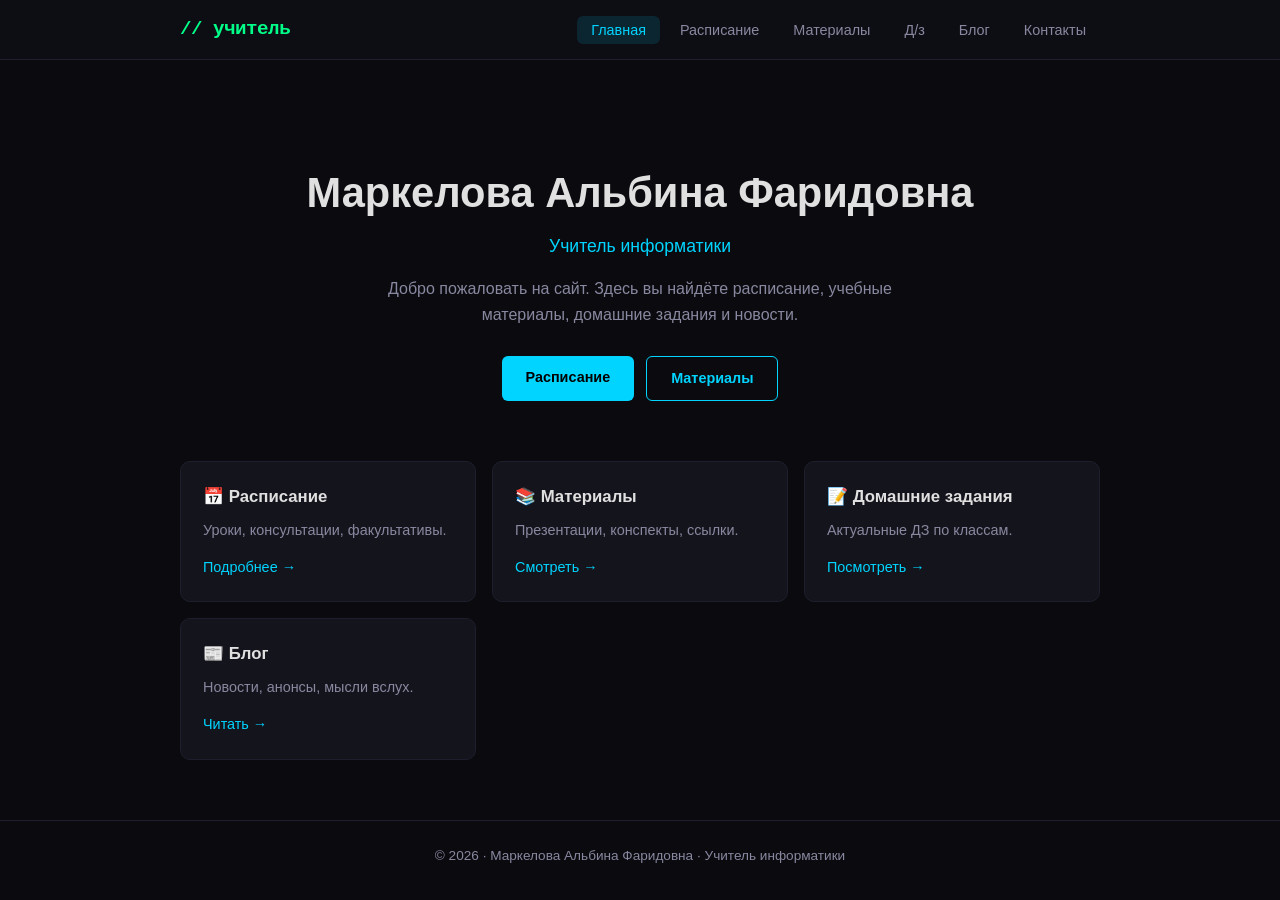
==== index.html @ a4f2118f "Первый коммит — статический фронтенд учителя информатики" ====
<!DOCTYPE html>
<html lang="ru">
<head>
  <meta charset="UTF-8">
  <meta name="viewport" content="width=device-width, initial-scale=1.0">
  <title>Учитель информатики</title>
  <link rel="stylesheet" href="/style.css">
</head>
<body>
  <nav class="navbar">
    <div class="nav-inner">
      <span class="nav-logo">// учитель</span>
      <ul class="nav-links">
        <li><a href="/" class="active">Главная</a></li>
        <li><a href="/schedule">Расписание</a></li>
        <li><a href="/materials">Материалы</a></li>
        <li><a href="/hw">Д/з</a></li>
        <li><a href="/blog">Блог</a></li>
        <li><a href="/contacts">Контакты</a></li>
      </ul>
    </div>
  </nav>

  <main>
    <section class="hero">
      <h1>Маркелова Альбина Фаридовна</h1>
      <p class="subtitle">Учитель информатики</p>
      <p class="desc">Добро пожаловать на сайт. Здесь вы найдёте расписание, учебные материалы, домашние задания и новости.</p>
      <div class="hero-links">
        <a href="/schedule" class="btn">Расписание</a>
        <a href="/materials" class="btn btn-outline">Материалы</a>
      </div>
    </section>

    <section class="cards">
      <div class="card">
        <h3>📅 Расписание</h3>
        <p>Уроки, консультации, факультативы.</p>
        <a href="/schedule">Подробнее →</a>
      </div>
      <div class="card">
        <h3>📚 Материалы</h3>
        <p>Презентации, конспекты, ссылки.</p>
        <a href="/materials">Смотреть →</a>
      </div>
      <div class="card">
        <h3>📝 Домашние задания</h3>
        <p>Актуальные ДЗ по классам.</p>
        <a href="/hw">Посмотреть →</a>
      </div>
      <div class="card">
        <h3>📰 Блог</h3>
        <p>Новости, анонсы, мысли вслух.</p>
        <a href="/blog">Читать →</a>
      </div>
    </section>
  </main>

  <footer>
    <p>© 2026 · Маркелова Альбина Фаридовна · Учитель информатики</p>
  </footer>
</body>
</html>
---- style.css ----
/* === Шнырь-стайл: тёмный минимализм, информатика === */

:root {
  --bg: #0a0a0f;
  --bg-card: #14141c;
  --bg-nav: #0d0d14;
  --text: #e0e0e0;
  --text-muted: #8888a0;
  --accent: #00d4ff;
  --accent2: #7c3aed;
  --green: #00ff88;
  --border: #1e1e2e;
  --radius: 10px;
}

* {
  margin: 0;
  padding: 0;
  box-sizing: border-box;
}

body {
  font-family: -apple-system, BlinkMacSystemFont, 'Segoe UI', Roboto, 'Noto Sans', sans-serif;
  background: var(--bg);
  color: var(--text);
  line-height: 1.6;
  min-height: 100vh;
}

a {
  color: var(--accent);
  text-decoration: none;
  transition: color .2s;
}
a:hover {
  color: var(--green);
}

/* === Навигация === */
.navbar {
  background: var(--bg-nav);
  border-bottom: 1px solid var(--border);
  position: sticky;
  top: 0;
  z-index: 100;
}
.nav-inner {
  max-width: 960px;
  margin: 0 auto;
  display: flex;
  align-items: center;
  justify-content: space-between;
  padding: 14px 20px;
}
.nav-logo {
  font-family: 'Courier New', monospace;
  font-weight: bold;
  font-size: 1.2rem;
  color: var(--green);
  letter-spacing: -0.5px;
}
.nav-links {
  display: flex;
  gap: 6px;
  list-style: none;
}
.nav-links a {
  padding: 6px 14px;
  border-radius: 6px;
  font-size: 0.9rem;
  color: var(--text-muted);
  transition: background .2s, color .2s;
}
.nav-links a:hover {
  background: rgba(255,255,255,.05);
  color: var(--text);
}
.nav-links a.active {
  background: rgba(0,212,255,.12);
  color: var(--accent);
}

/* === Main === */
main {
  max-width: 960px;
  margin: 0 auto;
  padding: 40px 20px 60px;
}

h1 {
  font-size: 2rem;
  font-weight: 700;
  margin-bottom: 8px;
}
h2 {
  font-size: 1.4rem;
  margin-bottom: 6px;
}
h3 {
  font-size: 1.05rem;
  margin-bottom: 4px;
}

.page-desc {
  color: var(--text-muted);
  margin-bottom: 32px;
}

/* === Герой === */
.hero {
  text-align: center;
  padding: 60px 0 40px;
}
.hero h1 {
  font-size: 2.6rem;
  margin-bottom: 6px;
}
.subtitle {
  color: var(--accent);
  font-size: 1.1rem;
  margin-bottom: 16px;
}
.desc {
  color: var(--text-muted);
  max-width: 520px;
  margin: 0 auto 28px;
}
.hero-links {
  display: flex;
  gap: 12px;
  justify-content: center;
}
.btn {
  display: inline-block;
  padding: 10px 24px;
  border-radius: 6px;
  background: var(--accent);
  color: #000;
  font-weight: 600;
  font-size: .9rem;
  transition: background .2s, transform .1s;
}
.btn:hover {
  background: var(--green);
  color: #000;
  transform: translateY(-1px);
}
.btn-outline {
  background: transparent;
  border: 1px solid var(--accent);
  color: var(--accent);
}
.btn-outline:hover {
  background: var(--accent);
  color: #000;
}

/* === Карточки на главной === */
.cards {
  display: grid;
  grid-template-columns: repeat(auto-fill, minmax(220px, 1fr));
  gap: 16px;
  margin-top: 20px;
}
.card {
  background: var(--bg-card);
  border: 1px solid var(--border);
  border-radius: var(--radius);
  padding: 22px;
  transition: border-color .2s, transform .2s;
}
.card:hover {
  border-color: var(--accent);
  transform: translateY(-3px);
}
.card h3 {
  margin-bottom: 8px;
}
.card p {
  color: var(--text-muted);
  font-size: .9rem;
  margin-bottom: 12px;
}
.card a {
  font-size: .9rem;
}

/* === Расписание === */
.schedule-grid {
  display: grid;
  grid-template-columns: repeat(auto-fill, minmax(260px, 1fr));
  gap: 14px;
}
.day-card {
  background: var(--bg-card);
  border: 1px solid var(--border);
  border-radius: var(--radius);
  padding: 18px;
}
.day-card h3 {
  color: var(--accent);
  margin-bottom: 12px;
  font-size: 1rem;
}
.day-card ul {
  list-style: none;
}
.day-card li {
  padding: 5px 0;
  font-size: .9rem;
  border-bottom: 1px solid rgba(255,255,255,.04);
}
.day-card li:last-child {
  border-bottom: none;
}
.time {
  color: var(--text-muted);
  margin-right: 10px;
  font-family: 'Courier New', monospace;
  font-size: .85rem;
}

/* === Материалы === */
.materials-list {
  display: flex;
  flex-direction: column;
  gap: 10px;
}
.material-item {
  background: var(--bg-card);
  border: 1px solid var(--border);
  border-radius: var(--radius);
  padding: 18px 22px;
  display: flex;
  align-items: center;
  justify-content: space-between;
  flex-wrap: wrap;
  gap: 8px;
}
.material-item h3 {
  margin: 0;
  min-width: 200px;
}
.material-item p {
  color: var(--text-muted);
  font-size: .85rem;
}

/* === Домашние задания === */
.hw-list {
  display: flex;
  flex-direction: column;
  gap: 10px;
}
.hw-item {
  background: var(--bg-card);
  border: 1px solid var(--border);
  border-radius: var(--radius);
  padding: 18px 22px;
}
.hw-item h3 {
  margin-bottom: 2px;
}
.hw-date {
  color: var(--accent2);
  font-size: .85rem;
  margin-bottom: 6px;
  font-family: 'Courier New', monospace;
}
.hw-item p:last-child {
  color: var(--text-muted);
  font-size: .9rem;
}

/* === Блог === */
.post {
  background: var(--bg-card);
  border: 1px solid var(--border);
  border-radius: var(--radius);
  padding: 22px;
  margin-bottom: 12px;
}
.post-meta {
  color: var(--text-muted);
  font-size: .85rem;
  margin-bottom: 8px;
}
.post p {
  color: var(--text-muted);
  font-size: .9rem;
  margin-bottom: 10px;
}

/* === Контакты === */
.contacts-grid {
  display: grid;
  grid-template-columns: repeat(auto-fill, minmax(220px, 1fr));
  gap: 14px;
  margin-top: 12px;
}
.contact-card {
  background: var(--bg-card);
  border: 1px solid var(--border);
  border-radius: var(--radius);
  padding: 22px;
}
.contact-card h3 {
  margin-bottom: 8px;
  color: var(--accent);
}
.contact-card p {
  color: var(--text-muted);
  font-size: .9rem;
}

/* === Футер === */
footer {
  text-align: center;
  padding: 24px 20px;
  border-top: 1px solid var(--border);
  color: var(--text-muted);
  font-size: .85rem;
}
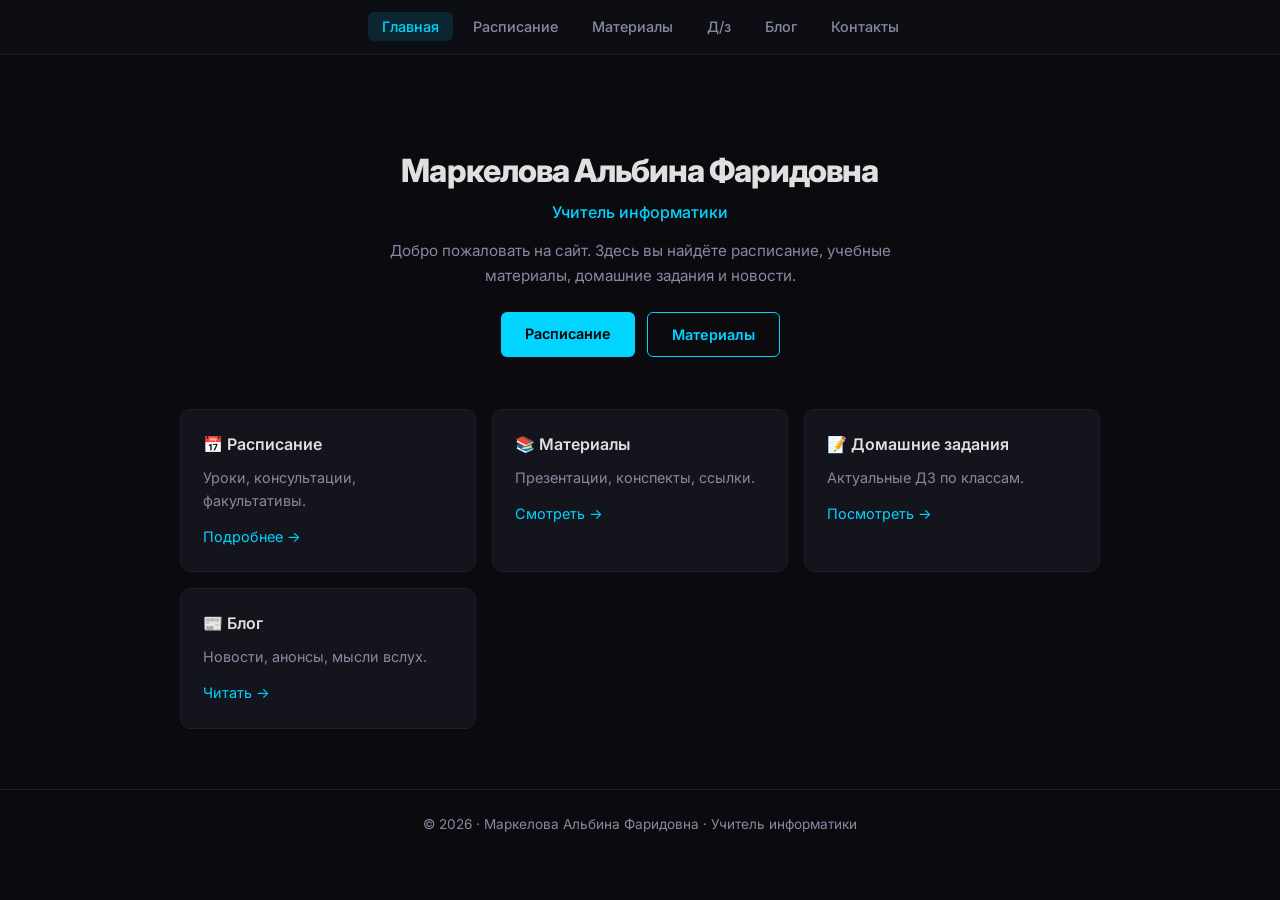
==== commit b67ef9d9: "Редизайн: убран логотип, изменён шрифт, добавлена мобильная версия" ====
--- a/index.html
+++ b/index.html
@@ -3,13 +3,13 @@
 <head>
   <meta charset="UTF-8">
   <meta name="viewport" content="width=device-width, initial-scale=1.0">
-  <title>Учитель информатики</title>
+  <title>Маркелова Альбина Фаридовна · Учитель информатики</title>
   <link rel="stylesheet" href="/style.css">
 </head>
 <body>
   <nav class="navbar">
     <div class="nav-inner">
-      <span class="nav-logo">// учитель</span>
+      <button class="nav-toggle" aria-label="Меню">☰</button>
       <ul class="nav-links">
         <li><a href="/" class="active">Главная</a></li>
         <li><a href="/schedule">Расписание</a></li>
@@ -59,5 +59,11 @@
   <footer>
     <p>© 2026 · Маркелова Альбина Фаридовна · Учитель информатики</p>
   </footer>
+
+  <script>
+    document.querySelector('.nav-toggle')?.addEventListener('click', function() {
+      document.querySelector('.nav-links')?.classList.toggle('open');
+    });
+  </script>
 </body>
 </html>
--- a/style.css
+++ b/style.css
@@ -1,4 +1,6 @@
-/* === Шнырь-стайл: тёмный минимализм, информатика === */
+/* === Шнырь-стайл 2.0: тёмный минимализм + мобилка === */
+
+@import url('https://fonts.googleapis.com/css2?family=Inter:wght@400;500;600;700;800&display=swap');
 
 :root {
   --bg: #0a0a0f;
@@ -20,7 +22,7 @@
 }
 
 body {
-  font-family: -apple-system, BlinkMacSystemFont, 'Segoe UI', Roboto, 'Noto Sans', sans-serif;
+  font-family: 'Inter', -apple-system, BlinkMacSystemFont, 'Segoe UI', Roboto, sans-serif;
   background: var(--bg);
   color: var(--text);
   line-height: 1.6;
@@ -49,16 +51,10 @@
   margin: 0 auto;
   display: flex;
   align-items: center;
-  justify-content: space-between;
+  justify-content: center;
   padding: 14px 20px;
 }
-.nav-logo {
-  font-family: 'Courier New', monospace;
-  font-weight: bold;
-  font-size: 1.2rem;
-  color: var(--green);
-  letter-spacing: -0.5px;
-}
+
 .nav-links {
   display: flex;
   gap: 6px;
@@ -68,6 +64,7 @@
   padding: 6px 14px;
   border-radius: 6px;
   font-size: 0.9rem;
+  font-weight: 500;
   color: var(--text-muted);
   transition: background .2s, color .2s;
 }
@@ -78,6 +75,19 @@
 .nav-links a.active {
   background: rgba(0,212,255,.12);
   color: var(--accent);
+}
+
+/* Гамбургер */
+.nav-toggle {
+  display: none;
+  background: none;
+  border: 1px solid var(--border);
+  border-radius: 6px;
+  padding: 8px 10px;
+  cursor: pointer;
+  color: var(--text-muted);
+  font-size: 1.3rem;
+  line-height: 1;
 }
 
 /* === Main === */
@@ -88,42 +98,50 @@
 }
 
 h1 {
-  font-size: 2rem;
+  font-size: 1.6rem;
+  font-weight: 800;
+  margin-bottom: 8px;
+  letter-spacing: -0.02em;
+}
+h2 {
+  font-size: 1.25rem;
   font-weight: 700;
-  margin-bottom: 8px;
-}
-h2 {
-  font-size: 1.4rem;
   margin-bottom: 6px;
 }
 h3 {
-  font-size: 1.05rem;
+  font-size: 1rem;
+  font-weight: 600;
   margin-bottom: 4px;
 }
 
 .page-desc {
   color: var(--text-muted);
-  margin-bottom: 32px;
+  margin-bottom: 28px;
+  font-size: 0.95rem;
 }
 
 /* === Герой === */
 .hero {
   text-align: center;
-  padding: 60px 0 40px;
+  padding: 50px 0 36px;
 }
 .hero h1 {
-  font-size: 2.6rem;
-  margin-bottom: 6px;
+  font-size: 2rem;
+  font-weight: 800;
+  letter-spacing: -0.03em;
+  margin-bottom: 4px;
 }
 .subtitle {
   color: var(--accent);
-  font-size: 1.1rem;
-  margin-bottom: 16px;
+  font-size: 1rem;
+  font-weight: 500;
+  margin-bottom: 14px;
 }
 .desc {
   color: var(--text-muted);
   max-width: 520px;
-  margin: 0 auto 28px;
+  margin: 0 auto 24px;
+  font-size: 0.95rem;
 }
 .hero-links {
   display: flex;
@@ -160,7 +178,7 @@
   display: grid;
   grid-template-columns: repeat(auto-fill, minmax(220px, 1fr));
   gap: 16px;
-  margin-top: 20px;
+  margin-top: 16px;
 }
 .card {
   background: var(--bg-card);
@@ -216,7 +234,7 @@
 .time {
   color: var(--text-muted);
   margin-right: 10px;
-  font-family: 'Courier New', monospace;
+  font-family: 'Inter', 'Courier New', monospace;
   font-size: .85rem;
 }
 
@@ -265,7 +283,7 @@
   color: var(--accent2);
   font-size: .85rem;
   margin-bottom: 6px;
-  font-family: 'Courier New', monospace;
+  font-family: 'Inter', 'Courier New', monospace;
 }
 .hw-item p:last-child {
   color: var(--text-muted);
@@ -321,3 +339,93 @@
   color: var(--text-muted);
   font-size: .85rem;
 }
+
+/* === Мобильная версия === */
+@media (max-width: 768px) {
+  .nav-inner {
+    justify-content: space-between;
+  }
+
+  .nav-toggle {
+    display: block;
+  }
+
+  .nav-links {
+    display: none;
+    flex-direction: column;
+    position: absolute;
+    top: 100%;
+    left: 0;
+    right: 0;
+    background: var(--bg-nav);
+    border-bottom: 1px solid var(--border);
+    padding: 10px;
+    gap: 4px;
+  }
+
+  .nav-links.open {
+    display: flex;
+  }
+
+  .nav-links a {
+    padding: 10px 14px;
+    font-size: 1rem;
+  }
+
+  main {
+    padding: 24px 16px 40px;
+  }
+
+  h1 {
+    font-size: 1.3rem;
+  }
+
+  .hero {
+    padding: 32px 0 24px;
+  }
+  .hero h1 {
+    font-size: 1.5rem;
+  }
+  .subtitle {
+    font-size: 0.9rem;
+  }
+  .desc {
+    font-size: 0.9rem;
+  }
+
+  .hero-links {
+    flex-direction: column;
+    align-items: center;
+    gap: 8px;
+  }
+  .hero-links .btn {
+    width: 100%;
+    max-width: 260px;
+    text-align: center;
+  }
+
+  .cards {
+    grid-template-columns: 1fr;
+  }
+
+  .schedule-grid {
+    grid-template-columns: 1fr;
+  }
+
+  .material-item {
+    flex-direction: column;
+    align-items: flex-start;
+  }
+  .material-item h3 {
+    min-width: auto;
+  }
+
+  .contacts-grid {
+    grid-template-columns: 1fr;
+  }
+
+  footer {
+    font-size: 0.8rem;
+    padding: 18px 16px;
+  }
+}
